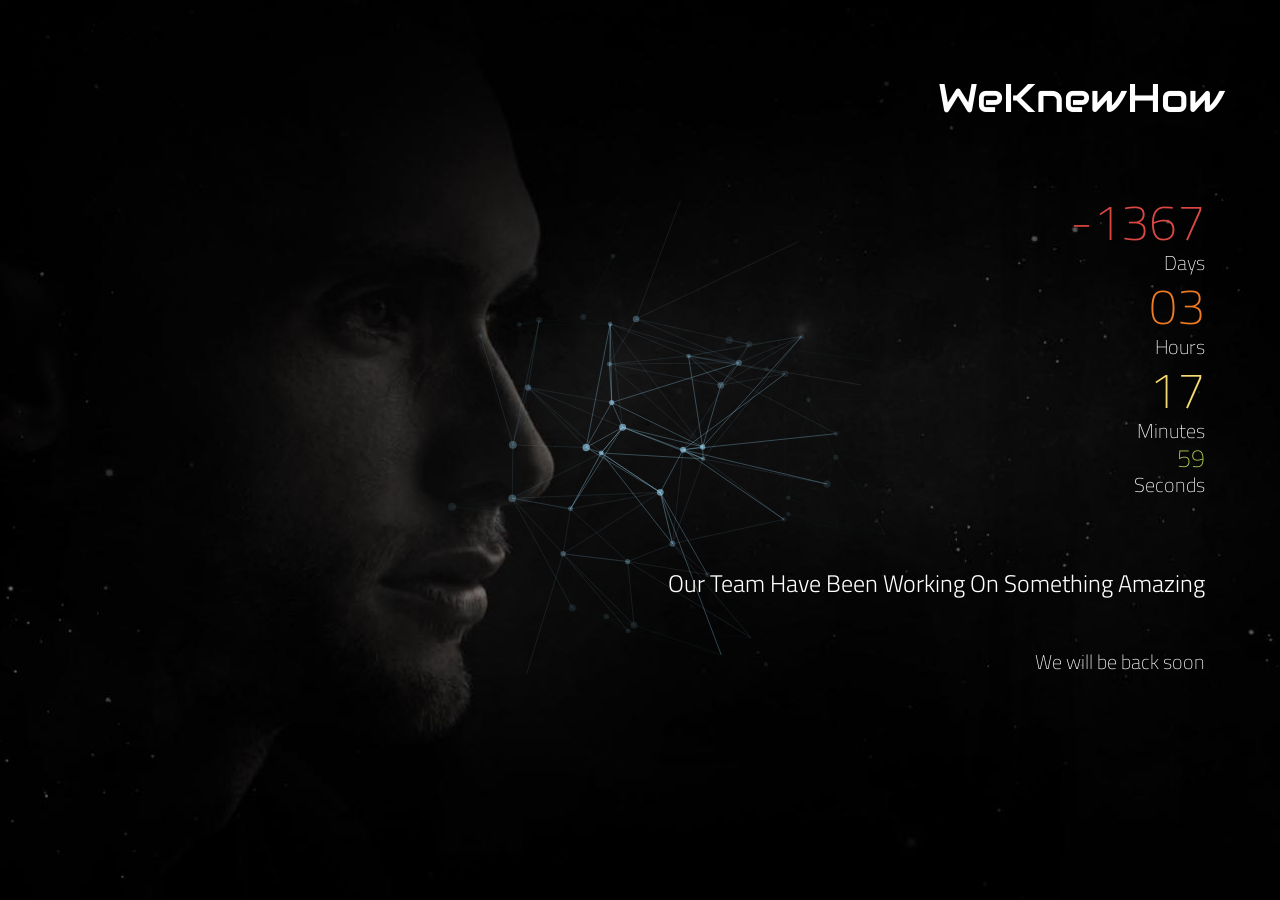
==== index.html @ 876e50f0 "Initial Commit" ====
<!DOCTYPE html>
<html lang="en" class="no-js">

<head>
	<meta charset="UTF-8" />
	<meta http-equiv="X-UA-Compatible" content="IE=edge">
	<meta name="viewport" content="width=device-width, initial-scale=1">
	<meta name="Author" content="WebThemez">
	<title>WeKnewHow Ltd</title>
	<meta name="description" content="" />
	<meta name="keywords" content="header, canvas, animated, creative, inspiration, javascript" />
	<meta name="author" content="Codrops" />
	<link rel="shortcut icon" href="../favicon.ico">
	<link rel="stylesheet" type="text/css" href="css/normalize.css" />
	<link href='http://fonts.googleapis.com/css?family=Raleway:200,400,800' rel='stylesheet' type='text/css'>
	<link rel="stylesheet" type="text/css" href="css/styles.css">
</head>

<body>

	<body id="home">
		<div id="large-header" class="large-header">
			<canvas id="demo-canvas"></canvas>
		</div>
		<div id="Content" class="wrapper">
			<div class="top-wrapper">
				<div id="header">
					<div class="wrapper">
						<h1><a href="#" class="logo">WeKnewHow</a></h1>
					</div>
				</div>

				<div id="timer" class="timer">
					<div id="days"></div>
					<div id="hours"></div>
					<div id="minutes"></div>
					<div id="seconds"></div>
				</div>

				<div class="my_intro">
					<h2 class="intro">Our Team have been working on something Amazing</h2>
					<span class="type">We will be back soon</span>
				</div>

			</div>
			<!-- <div class="bottom-wrapper wrapper">
				<h2 class="intro">Our Team have been working on something Amazing <br />We will be back soon.</h2>
			</div> -->
		</div>

		<script src="js/TweenLite.min.js"></script>
		<script src="js/EasePack.min.js"></script>
		<script src="js/rAF.js"></script>
		<script src="js/demo-1.js"></script>


		<!--Scripts-->
		<script type="text/javascript" src="js/jquery-1.9.1.min.js"></script>
		<script type="text/javascript" src="js/jquery.countdown.js"></script>

	</body>

</html>
---- css/styles.css ----
@import url(http://fonts.googleapis.com/css?family=Open+Sans:400,800,600);
@import url(https://fonts.googleapis.com/css?family=Audiowide);

@import url(https://fonts.googleapis.com/css?family=Titillium+Web:400,200,200italic,300,300italic,900,700italic,700,600italic,600,400italic);

body {
	color: #FFF;
	/* font-family: 'Open Sans', sans-serif; */
	height: 100%;
	width: 100%;
	margin: 0;
	background: #000000;
	font-family: 'Titillium Web', cursive;
	font-weight: 100;
}

.ie body {
	filter: dropshadow(color=#000000, offx=0, offy=1);
}

h1 {
	font-size: 40px;
	/* letter-spacing:-2px; */
	text-align: center;
	padding-top: 30px;
	font-weight: 400;
	font-family: 'Audiowide', cursive;
	text-shadow: 0px 1px 1px rgba(12, 11, 11, 0.56);
}

.ie h1 {
	filter: dropshadow(color=#000000, offx=0, offy=3);
	padding-bottom: 12px;
}

.ie h2 {
	filter: dropshadow(color=#000000, offx=0, offy=3);
}

h3 {
	font-size: 25px;
	margin: 0.2em 0;
}

.ie h3 {
	filter: dropshadow(color=#000000, offx=0, offy=3);
}

h4 {
	margin-bottom: 5px;
}

p,
pre {
	margin: 0 0 10px 0;
}

.large-header {
	position: relative;
	width: 100%;
	background: #333;
	overflow: hidden;
	background-size: cover;
	background-position: center center;
	z-index: 0;
	position: absolute;
	height: 100% !important;
	bottom: 0px;
	background-image: url('../img/demo-1-bg.jpg');
}

code {
	text-transform: uppercase !important;
	color: #EEE;
	border-bottom: 1px dotted #666;
}

small {
	background: url(../images/alpha.png);
	background: rgba(0, 0, 0, 0.8) url();
	border: 1px solid #111;
	font-size: 15px;
	padding: 0 5px;
}

a {
	color: #7b7b7b;
	text-decoration: none;
}

a:hover {
	color: #E3ECFF;
}

a.logo {
	color: #FFF;
	float: right;
}

.timer {
	/* display: inline-block; */
	/* display: grid;
	grid-template-columns: repeat(2, 1fr); */
	line-height: 1.2;
	padding: 20px;
	font-size: 40px;
}

span {
	display: block;
	font-size: 20px;
	color: white;
}

#days {
	font-size: 50px;
	color: #db4844;
}

#hours {
	font-size: 50px;
	color: #f07c22;
}

#minutes {
	font-size: 50px;
	color: #f6da74;
}

#seconds {
	font-size: 25px;
	color: #abcd58;
}

#header {
	margin-bottom: 62px;
	position: relative;
	width: 100%;
	height: 82px;
	line-height: 82px;
	z-index: 1;
}

.my_intro {
	padding: 20px;
}

.wrapper {
	margin: 0 auto;
	position: relative;
	z-index: 1;
	width: 1170px;
	text-align: right;
}

.tempBy {
	display: block;
	text-align: right;
	margin-top: 40px;
	font-size: 13px;
	color: #fff;
}

#Content h2 {
	display: block;
	margin: 25px 0 42px;
	padding: 0px;
	text-align: right;
	font-size: 24px;
	font-weight: 300;
	color: #fff;
	line-height: 42px;
	text-transform: capitalize;
}

#WindowSlide {
	margin: 0 auto;
	position: relative;
	width: 634px;
	height: 170px;
	display: block;
	overflow: hidden;
}


.callback,
.simple {
	font-size: 20px;
	background: #27ae60;
	padding: 0.5em 0.7em;
	color: #ecf0f1;
	margin-bottom: 50px;
	-webkit-transition: background 0.5s ease-out;
	transition: background 0.5s ease-out;
}

.callback {
	cursor: pointer;
}

.ended {
	background: #c0392b;
}

.countdown {
	text-align: center;
}

.intro {
	font-size: 22px;
	font-weight: normal;
	margin-bottom: 30px;
}

.styled {
	padding: 90px 0 40px;
	display: block;
	float: right;
}

.styled div {
	display: inline-block;
	font-size: 80px;
	font-weight: 400;
	text-align: center;
	margin: 0 1px;
	width: 136px;
	padding: 10px 30px 53px;
	height: 100px;
	/* background: rgba(255, 255, 255, 0.18); */
	text-shadow: none;
	vertical-align: middle;
	border: 1px dashed rgba(255, 255, 255, 0.36);
	text-shadow: 1px 0px 2px rgba(12, 11, 11, 0.56);
}

#overlay {
	background: rgba(0, 0, 0, 0.04) url(../images/overlays/06.png) top left repeat;
	background: rgba(0, 0, 0, 0.14);
	position: fixed;
	top: 0px;
	width: 100%;
	bottom: 0px;
	opacity: 0.8;
}

/* IE7 inline-block hack */
*+html .styled div {
	display: inline;
	zoom: 1;
}

.styled div:first-child {
	margin-left: 0;
}

.styled div span {
	display: block;
	padding-top: 3px;
	font-size: 17px;
	font-weight: 400;
	text-align: center;
}

footer {
	width: 100%;
	height: 30px;
	background: rgba(0, 0, 0, 0.64);
	position: absolute;
	bottom: 0px;
}

footer span {
	float: right;
	margin: 10px;
}

.top-wrapper {
	width: 100%;
	padding: 0;
	/* background: #EC253F; */
	float: left;
}

.bottom-wrapper {
	/* width: 90%; */
	padding: 34px 0;
	/* background:#fff; */
	float: left;
}

.tempBy a:hover {
	color: #444;
}

@media(max-width:998px) {
	body {
		min-width: initial !important;
	}

	#header {
		/* margin-bottom: 78px; */
		position: relative;
		width: 100%;
		/* height: 45px; */
		/* line-height: 35px; */
		z-index: 1;
	}

	.wrapper {
		width: 90%;
	}

	.styled div {
		margin-bottom: 10px;
	}

}

@media(max-width:768px) {
	body {
		min-width: initial !important;
	}

	.wrapper {
		width: 90%;
	}

	.styled div {
		margin-bottom: 10px;
		font-size: 34px;
		font-size: 68px;
	}

	.styled div span {
		font-size: 14px;
	}

	#Content h2 {
		display: block;
		margin: 0px 0 29px;
		padding: 0px;
		/* text-align: center; */
		font-size: 21px;
		font-weight: 300;
	}
}

@media(max-width:420px) {
	h1 {
		font-size: 35px;
	}

	#header {
		margin-bottom: 30px;
	}

	footer {
		position: relative !important;
	}
}


/*==========  Mobile First Method  ==========*/

/* Custom, iPhone Retina */
@media only screen and (min-width : 320px) {}

/* Extra Small Devices, Phones */
@media only screen and (min-width : 480px) {
	.styled {
		padding: 90px 0 40px;
	}
}

/* Small Devices, Tablets */
@media only screen and (min-width : 768px) {
	.styled {
		padding: 90px 0 40px;
	}
}

/* Medium Devices, Desktops */
@media only screen and (min-width : 992px) {
	.wrapper {
		width: 100%;
		margin: 0 15px;
	}

	.styled {
		padding: 90px 0 40px;
	}
}

/* Large Devices, Wide Screens */
@media only screen and (min-width : 1200px) {
	.wrapper {
		width: 1170px;
		margin: 0 auto;
	}

	.styled {
		padding: 90px 0 40px;
	}
}

/* --------------------------------------------------- */
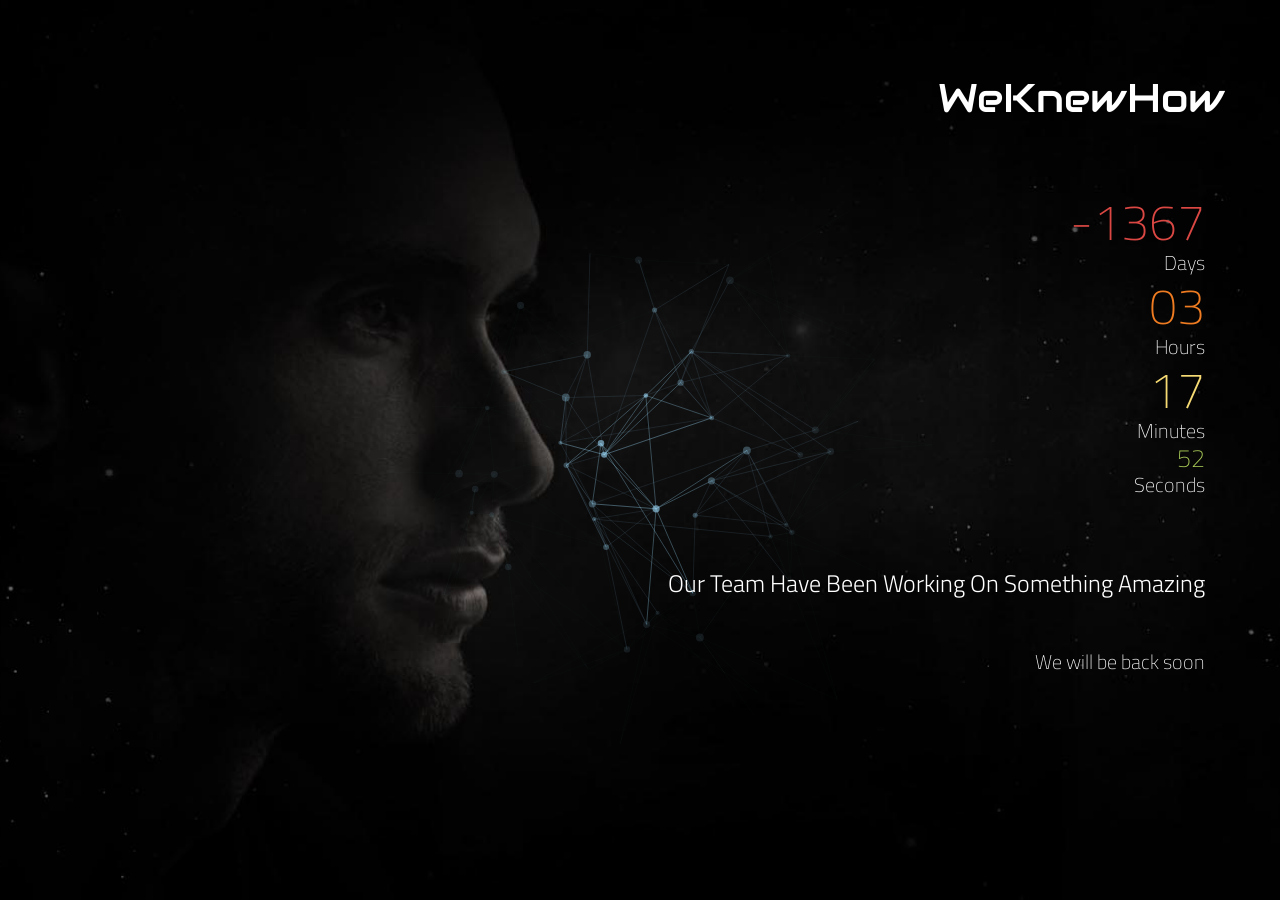
==== commit 5bfa1bf4: "Fixed insecure stylesheet Issue" ====
--- a/index.html
+++ b/index.html
@@ -12,7 +12,7 @@
 	<meta name="author" content="Codrops" />
 	<link rel="shortcut icon" href="../favicon.ico">
 	<link rel="stylesheet" type="text/css" href="css/normalize.css" />
-	<link href='http://fonts.googleapis.com/css?family=Raleway:200,400,800' rel='stylesheet' type='text/css'>
+	<link href='https://fonts.googleapis.com/css?family=Raleway:200,400,800' rel='stylesheet' type='text/css'>
 	<link rel="stylesheet" type="text/css" href="css/styles.css">
 </head>
 
@@ -43,9 +43,6 @@
 				</div>
 
 			</div>
-			<!-- <div class="bottom-wrapper wrapper">
-				<h2 class="intro">Our Team have been working on something Amazing <br />We will be back soon.</h2>
-			</div> -->
 		</div>
 
 		<script src="js/TweenLite.min.js"></script>
--- a/css/styles.css
+++ b/css/styles.css
@@ -1,4 +1,4 @@
-@import url(http://fonts.googleapis.com/css?family=Open+Sans:400,800,600);
+@import url(https://fonts.googleapis.com/css?family=Open+Sans:400,800,600);
 @import url(https://fonts.googleapis.com/css?family=Audiowide);
 
 @import url(https://fonts.googleapis.com/css?family=Titillium+Web:400,200,200italic,300,300italic,900,700italic,700,600italic,600,400italic);
@@ -12,6 +12,9 @@
 	background: #000000;
 	font-family: 'Titillium Web', cursive;
 	font-weight: 100;
+	-webkit-tap-highlight-color: transparent;
+  	-webkit-user-select: none;
+  	user-select: none;
 }
 
 .ie body {
@@ -404,4 +407,4 @@
 	}
 }
 
-/* --------------------------------------------------- */+/* --------------------------------------------------- */
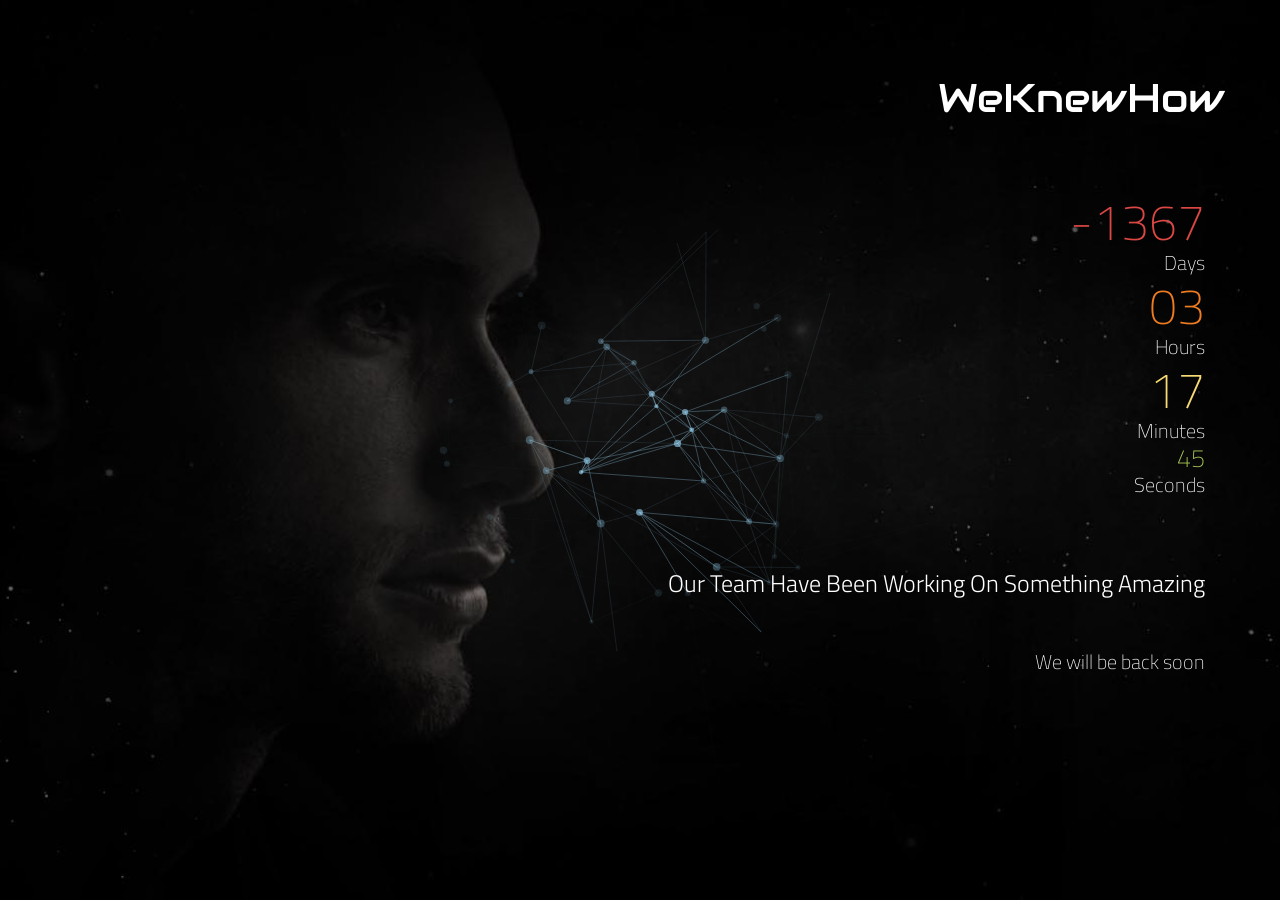
==== commit 1711fc51: "Update index.html" ====
--- a/index.html
+++ b/index.html
@@ -6,7 +6,7 @@
 	<meta http-equiv="X-UA-Compatible" content="IE=edge">
 	<meta name="viewport" content="width=device-width, initial-scale=1">
 	<meta name="Author" content="WebThemez">
-	<title>WeKnewHow Ltd</title>
+	<title>WeKnewHow</title>
 	<meta name="description" content="" />
 	<meta name="keywords" content="header, canvas, animated, creative, inspiration, javascript" />
 	<meta name="author" content="Codrops" />
@@ -57,4 +57,4 @@
 
 	</body>
 
-</html>+</html>
